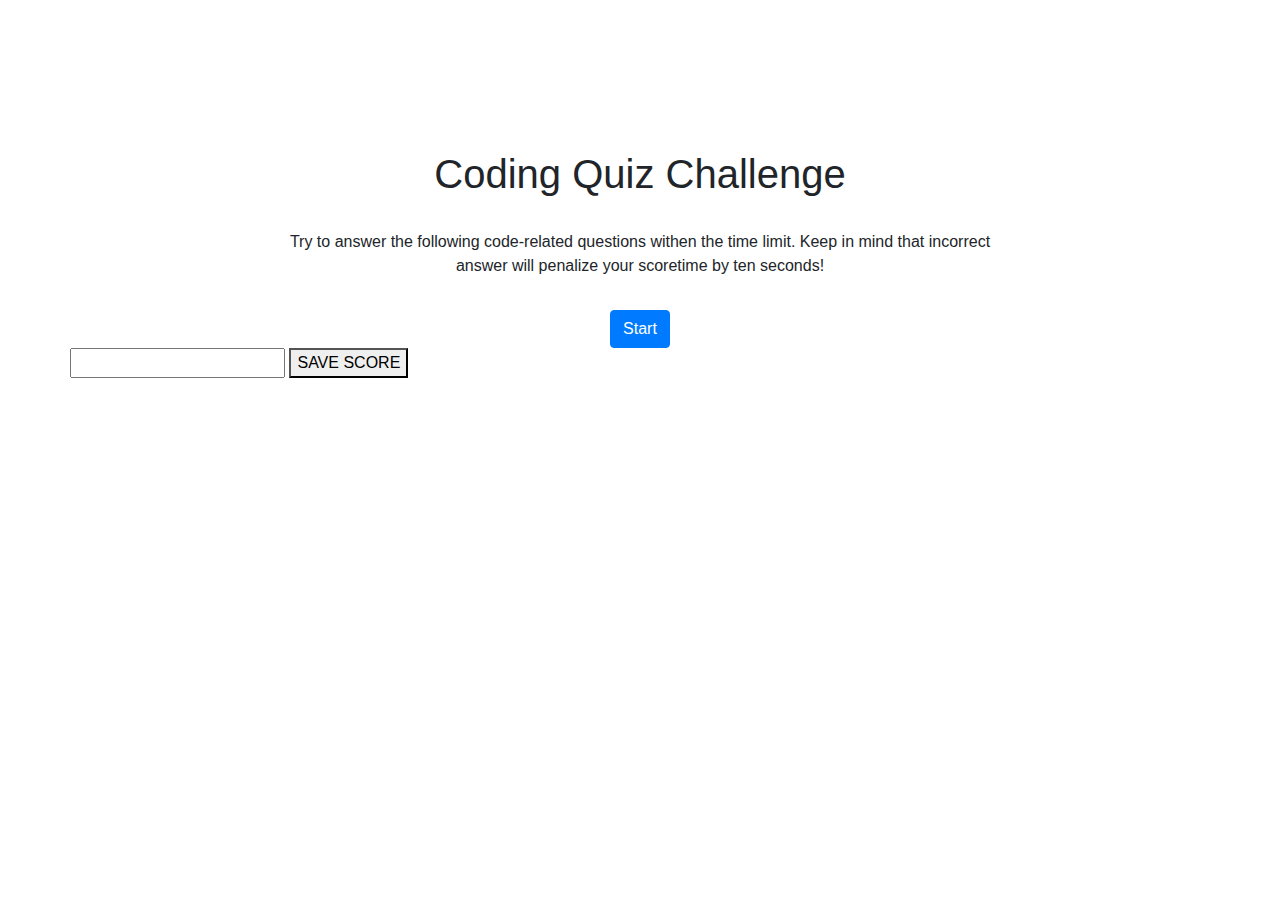
==== index.html @ 775d83b7 "initial setup" ====
<!DOCTYPE html>
<html lang="en">
  <head>
    <meta charset="UTF-8" />
    <meta name="viewport" content="width=device-width, initial-scale=1.0" />
    <title>Code quiz</title>
    <!-- bootstrap css link -->
    <link
      rel="stylesheet"
      href="https://stackpath.bootstrapcdn.com/bootstrap/4.5.2/css/bootstrap.min.css"
      integrity="sha384-JcKb8q3iqJ61gNV9KGb8thSsNjpSL0n8PARn9HuZOnIxN0hoP+VmmDGMN5t9UJ0Z"
      crossorigin="anonymous"
    />
    <link rel="stylesheet" href="styel.css" />
  </head>
  <body>
    <div class="container">
      <div class="row">
        <div class="col-md-2">
          <p id="countdown"></p>
        </div>
        <div class="col-md-8">
          <h1>Coding Quiz Challenge</h1>
          <p id="intro">
            Try to answer the following code-related questions withen the time
            limit. Keep in mind that incorrect answer will penalize your
            scoretime by ten seconds!
          </p>
          <button
            id="start-btn"
            type="button"
            class="btn btn-primary"
            data-toggle="button"
            aria-pressed="false"
          >
            Start
          </button>
        </div>
        <div id="gamearea">
          <div id="time"></div>
          <h1 id="question"></h1>
          <div id="answers"></div>
        </div>
        <div id="results">
          <form>
            <input />
            <button>SAVE SCORE</button>
          </form>
        </div>
      </div>
    </div>

    <!-- bootstrap js link -->
    <script
      src="https://stackpath.bootstrapcdn.com/bootstrap/4.5.2/js/bootstrap.min.js"
      integrity="sha384-B4gt1jrGC7Jh4AgTPSdUtOBvfO8shuf57BaghqFfPlYxofvL8/KUEfYiJOMMV+rV"
      crossorigin="anonymous"
    ></script>
    <!-- bootstrap jquery link -->
    <script
      src="https://code.jquery.com/jquery-3.5.1.slim.min.js"
      integrity="sha384-DfXdz2htPH0lsSSs5nCTpuj/zy4C+OGpamoFVy38MVBnE+IbbVYUew+OrCXaRkfj"
      crossorigin="anonymous"
    ></script>
    <!-- bootstrap popper link -->
    <script
      src="https://cdn.jsdelivr.net/npm/popper.js@1.16.1/dist/umd/popper.min.js"
      integrity="sha384-9/reFTGAW83EW2RDu2S0VKaIzap3H66lZH81PoYlFhbGU+6BZp6G7niu735Sk7lN"
      crossorigin="anonymous"
    ></script>
    <script src="script.js"></script>
  </body>
</html>
---- styel.css ----
.container {
  text-align: center;
  margin-top: 150px;
}
h1 {
  margin-bottom: 2rem;
}
#intro {
  margin-bottom: 2rem;
}
.start-btn {
  padding-left: 20px;
  padding-right: 20px;
}
#countdown {
  margin-right: 20px;
}
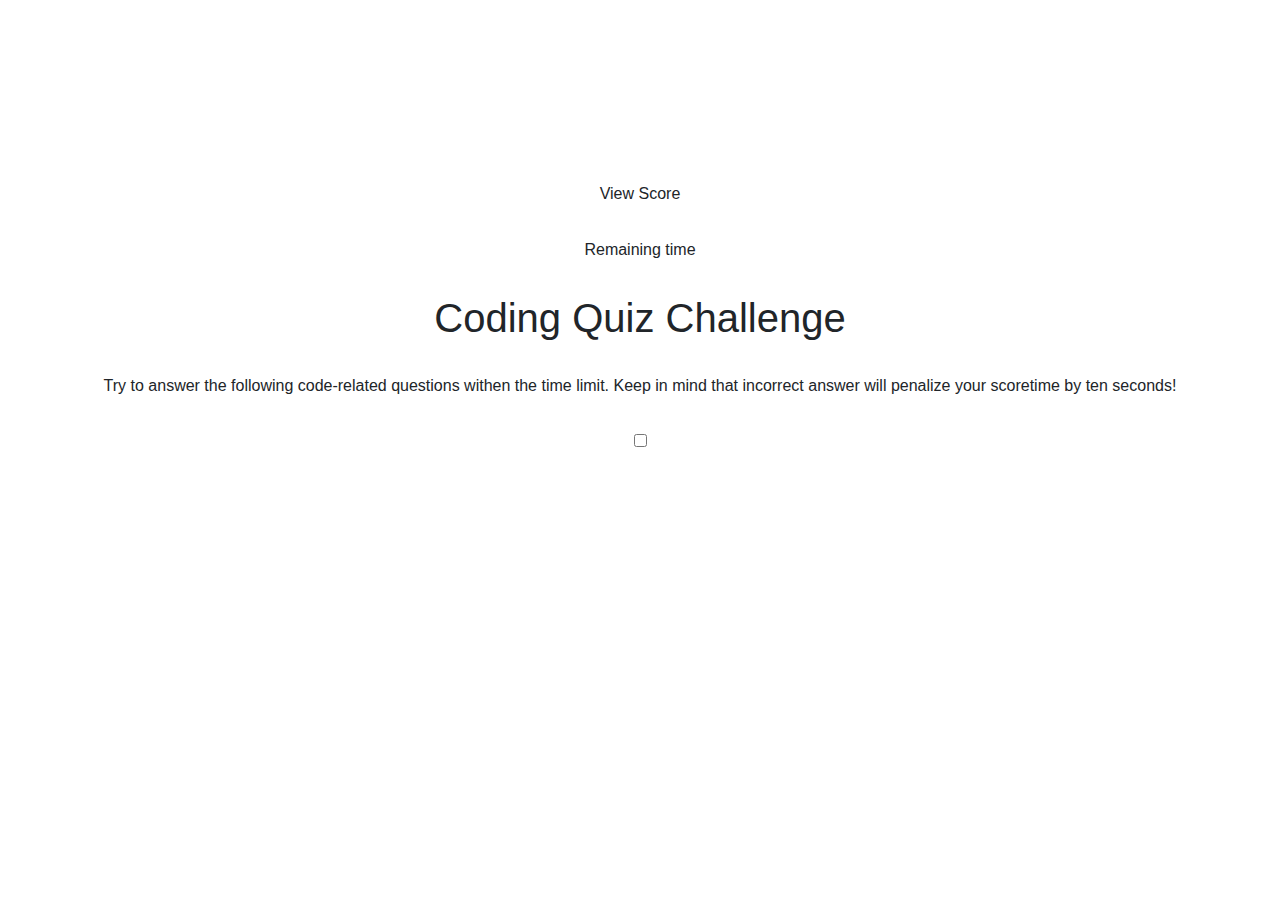
==== commit 9c3bd279: "creating layout using document.createElement" ====
--- a/index.html
+++ b/index.html
@@ -20,7 +20,7 @@
           <p id="countdown"></p>
         </div>
         <div class="col-md-8">
-          <h1>Coding Quiz Challenge</h1>
+          <!-- <h1>Coding Quiz Challenge</h1>
           <p id="intro">
             Try to answer the following code-related questions withen the time
             limit. Keep in mind that incorrect answer will penalize your
@@ -41,11 +41,11 @@
           <h1 id="question"></h1>
           <div id="answers"></div>
         </div>
-        <div id="results">
-          <form>
+        <div id="results"> -->
+          <!-- <form>
             <input />
             <button>SAVE SCORE</button>
-          </form>
+          </form> -->
         </div>
       </div>
     </div>
--- a/styel.css
+++ b/styel.css
@@ -1,17 +1,12 @@
-.container {
+body {
   text-align: center;
   margin-top: 150px;
 }
 h1 {
   margin-bottom: 2rem;
 }
-#intro {
+p {
   margin-bottom: 2rem;
 }
-.start-btn {
-  padding-left: 20px;
-  padding-right: 20px;
+div {
 }
-#countdown {
-  margin-right: 20px;
-}
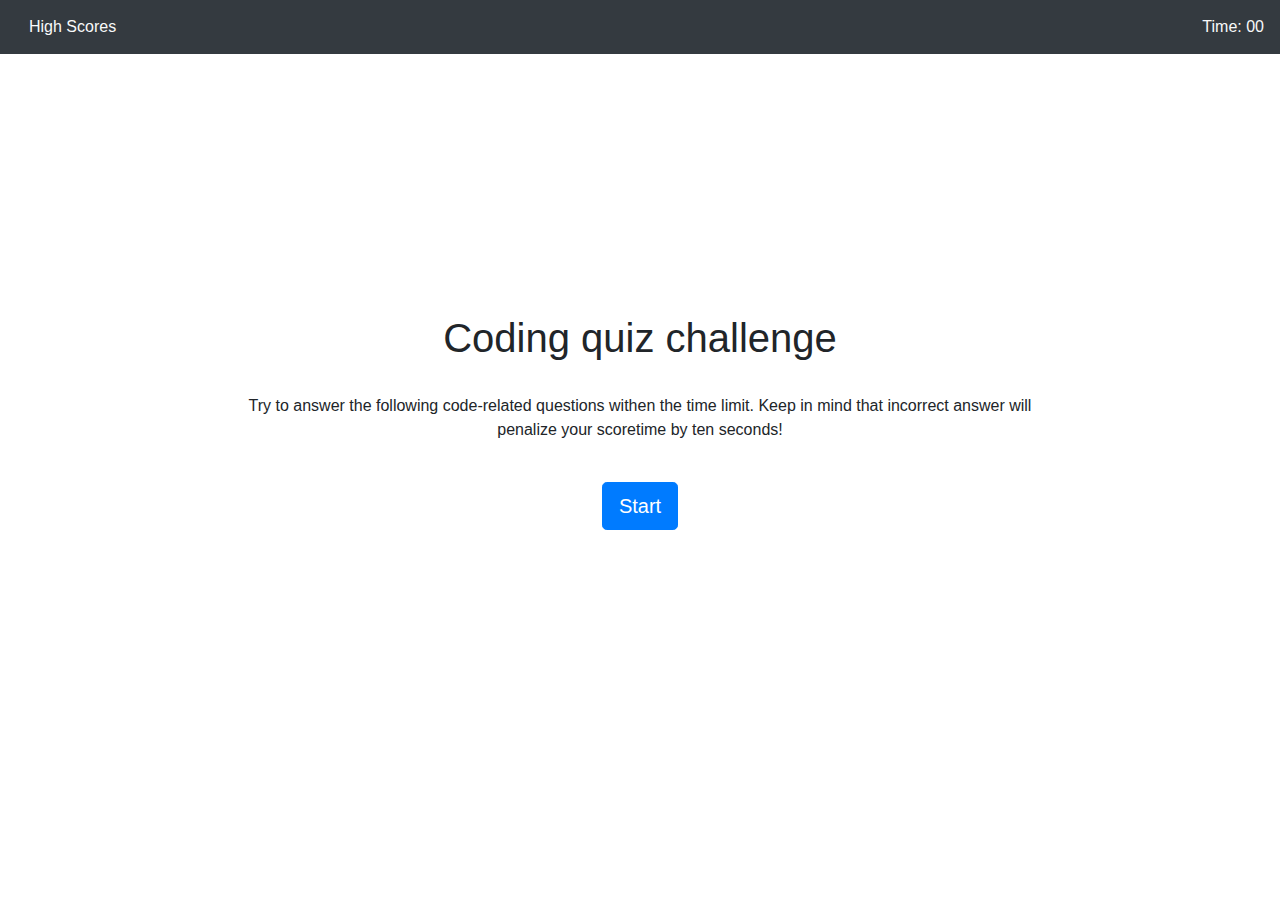
==== commit 1413ebae: "displaying buttons properly" ====
--- a/index.html
+++ b/index.html
@@ -14,60 +14,59 @@
     <link rel="stylesheet" href="styel.css" />
   </head>
   <body>
-    <div class="container">
+    <!-- https://getbootstrap.com/docs/4.0/components/navbar/ -->
+    <nav class="navbar bg-dark">
+      <button class="text-light mb-0 btn" id="view-highscore-btn">
+        High Scores
+      </button>
+      <!-- Used to display the timer that will countdown the time remaining for the quiz -->
+      <div class="text-light" id="countDown">Time: 00</div>
+    </nav>
+    <div id="first-page" class="main-container">
       <div class="row">
-        <div class="col-md-2">
-          <p id="countdown"></p>
-        </div>
-        <div class="col-md-8">
-          <!-- <h1>Coding Quiz Challenge</h1>
-          <p id="intro">
+        <div class="col-md-2"></div>
+        <div class="col-md-8 text-center">
+          <h1>Coding quiz challenge</h1>
+          <p>
             Try to answer the following code-related questions withen the time
             limit. Keep in mind that incorrect answer will penalize your
             scoretime by ten seconds!
           </p>
-          <button
-            id="start-btn"
-            type="button"
-            class="btn btn-primary"
-            data-toggle="button"
-            aria-pressed="false"
-          >
+        </div>
+      </div>
+      <div class="row">
+        <div class="col">
+          <button class="btn btn-primary btn-lg mt-4" id="start-btn">
             Start
           </button>
         </div>
-        <div id="gamearea">
-          <div id="time"></div>
-          <h1 id="question"></h1>
-          <div id="answers"></div>
-        </div>
-        <div id="results"> -->
-          <!-- <form>
-            <input />
-            <button>SAVE SCORE</button>
-          </form> -->
+      </div>
+    </div>
+    <div class="container hide" id="questions">
+      <div class="row">
+        <div class="col">
+          <p id="answers"></p>
         </div>
       </div>
     </div>
-
     <!-- bootstrap js link -->
-    <script
+    <!-- <script
       src="https://stackpath.bootstrapcdn.com/bootstrap/4.5.2/js/bootstrap.min.js"
       integrity="sha384-B4gt1jrGC7Jh4AgTPSdUtOBvfO8shuf57BaghqFfPlYxofvL8/KUEfYiJOMMV+rV"
       crossorigin="anonymous"
-    ></script>
+    ></script> -->
     <!-- bootstrap jquery link -->
-    <script
+    <!-- <script
       src="https://code.jquery.com/jquery-3.5.1.slim.min.js"
       integrity="sha384-DfXdz2htPH0lsSSs5nCTpuj/zy4C+OGpamoFVy38MVBnE+IbbVYUew+OrCXaRkfj"
       crossorigin="anonymous"
-    ></script>
+    ></script> -->
     <!-- bootstrap popper link -->
-    <script
+    <!-- <script
       src="https://cdn.jsdelivr.net/npm/popper.js@1.16.1/dist/umd/popper.min.js"
       integrity="sha384-9/reFTGAW83EW2RDu2S0VKaIzap3H66lZH81PoYlFhbGU+6BZp6G7niu735Sk7lN"
       crossorigin="anonymous"
-    ></script>
+    ></script>-->
     <script src="script.js"></script>
   </body>
 </html>
--- a/styel.css
+++ b/styel.css
@@ -1,12 +1,46 @@
 body {
   text-align: center;
-  margin-top: 150px;
 }
 h1 {
+  margin-top: 10rem;
   margin-bottom: 2rem;
 }
-p {
-  margin-bottom: 2rem;
+#p1 {
+  float: left;
+  padding-left: 2rem;
+  padding-top: 1rem;
+  font-size: large;
 }
-div {
+#p2 {
+  float: right;
+  padding-right: 2rem;
+  padding-top: 1rem;
+  font-size: large;
 }
+.flex-container {
+  size: 400px;
+  display: flex;
+  justify-content: center;
+}
+/* adding a hide class */
+.hide {
+  display: none;
+}
+.display {
+  display: inline;
+}
+#questions {
+  text-align: center;
+  margin-top: 100px;
+}
+.main-container {
+  margin-top: 100px;
+}
+
+.row {
+  display: flex;
+}
+
+.column {
+  flex: 50%;
+}
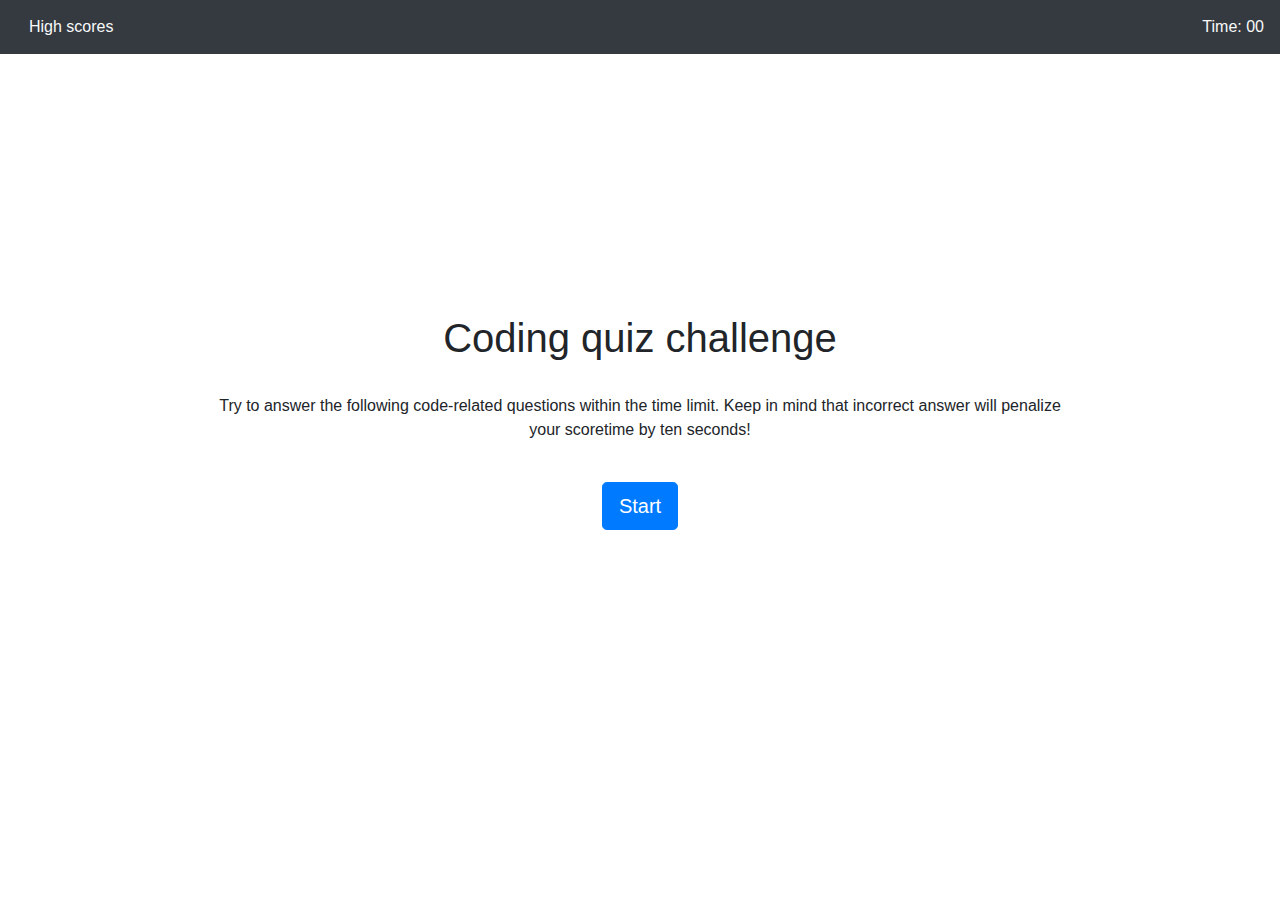
==== commit 00360659: "updated homework" ====
--- a/index.html
+++ b/index.html
@@ -11,14 +11,18 @@
       integrity="sha384-JcKb8q3iqJ61gNV9KGb8thSsNjpSL0n8PARn9HuZOnIxN0hoP+VmmDGMN5t9UJ0Z"
       crossorigin="anonymous"
     />
-    <link rel="stylesheet" href="styel.css" />
+    <link rel="stylesheet" href="style.css" />
   </head>
   <body>
     <!-- https://getbootstrap.com/docs/4.0/components/navbar/ -->
     <nav class="navbar bg-dark">
-      <button class="text-light mb-0 btn" id="view-highscore-btn">
-        High Scores
-      </button>
+      <a
+        href="./scores.html"
+        class="text-light mb-0 btn"
+        id="view-highscore-btn"
+        >High scores</a
+      >
+
       <!-- Used to display the timer that will countdown the time remaining for the quiz -->
       <div class="text-light" id="countDown">Time: 00</div>
     </nav>
@@ -28,7 +32,7 @@
         <div class="col-md-8 text-center">
           <h1>Coding quiz challenge</h1>
           <p>
-            Try to answer the following code-related questions withen the time
+            Try to answer the following code-related questions within the time
             limit. Keep in mind that incorrect answer will penalize your
             scoretime by ten seconds!
           </p>
@@ -45,28 +49,10 @@
     <div class="container hide" id="questions">
       <div class="row">
         <div class="col">
-          <p id="answers"></p>
+          <p id="result"></p>
         </div>
       </div>
     </div>
-    <!-- bootstrap js link -->
-    <!-- <script
-      src="https://stackpath.bootstrapcdn.com/bootstrap/4.5.2/js/bootstrap.min.js"
-      integrity="sha384-B4gt1jrGC7Jh4AgTPSdUtOBvfO8shuf57BaghqFfPlYxofvL8/KUEfYiJOMMV+rV"
-      crossorigin="anonymous"
-    ></script> -->
-    <!-- bootstrap jquery link -->
-    <!-- <script
-      src="https://code.jquery.com/jquery-3.5.1.slim.min.js"
-      integrity="sha384-DfXdz2htPH0lsSSs5nCTpuj/zy4C+OGpamoFVy38MVBnE+IbbVYUew+OrCXaRkfj"
-      crossorigin="anonymous"
-    ></script> -->
-    <!-- bootstrap popper link -->
-    <!-- <script
-      src="https://cdn.jsdelivr.net/npm/popper.js@1.16.1/dist/umd/popper.min.js"
-      integrity="sha384-9/reFTGAW83EW2RDu2S0VKaIzap3H66lZH81PoYlFhbGU+6BZp6G7niu735Sk7lN"
-      crossorigin="anonymous"
-    ></script>-->
     <script src="script.js"></script>
   </body>
 </html>
--- a/style.css
+++ b/style.css
@@ -0,0 +1,50 @@
+body {
+  text-align: center;
+}
+h1 {
+  margin-top: 10rem;
+  margin-bottom: 2rem;
+}
+#p1 {
+  float: left;
+  padding-left: 2rem;
+  padding-top: 1rem;
+  font-size: large;
+}
+#p2 {
+  float: right;
+  padding-right: 2rem;
+  padding-top: 1rem;
+  font-size: large;
+}
+.flex-container {
+  size: 400px;
+  display: flex;
+  justify-content: center;
+}
+/* adding a hide class */
+/* .hide {
+    display: none;
+  } */
+.display {
+  display: inline;
+}
+#questions {
+  text-align: center;
+  margin-top: 100px;
+}
+.main-container {
+  margin-top: 100px;
+}
+
+.row {
+  display: flex;
+}
+
+.column {
+  flex: 50%;
+}
+.input-group-submit {
+  margin-left: 600px;
+  margin-bottom: 30px;
+}
